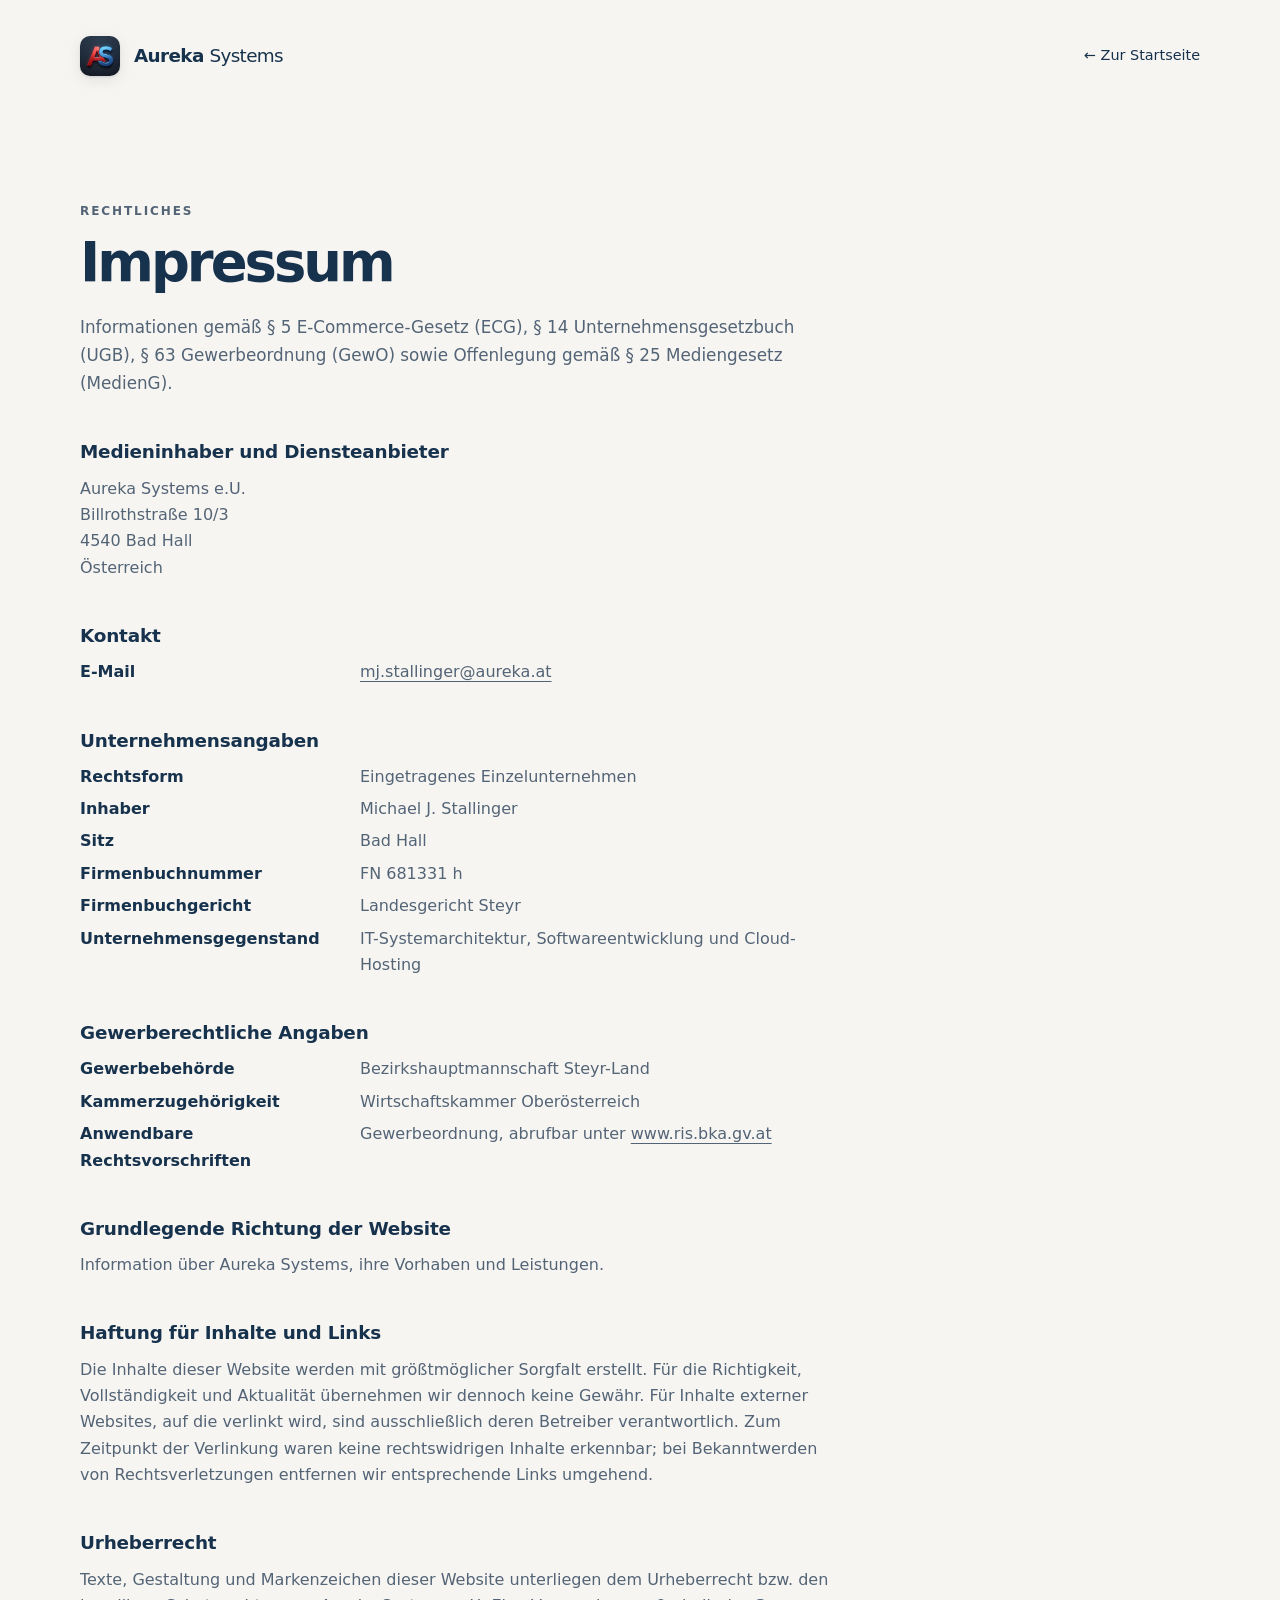
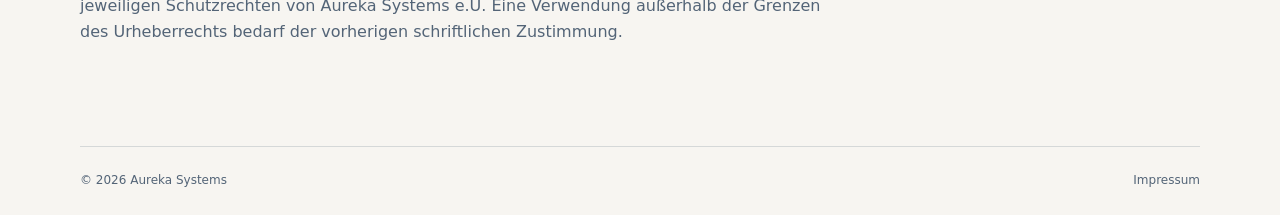
==== public/impressum.html @ a75b868a "Show the release first in the footer and link it to GitHub" ====
<!doctype html>
<html lang="de-AT">
<head>
<meta charset="utf-8">
<meta name="viewport" content="width=device-width, initial-scale=1">
<meta name="description" content="Impressum und Offenlegung von Aureka Systems.">
<meta name="theme-color" content="#f7f5f1">
<title>Impressum – Aureka Systems</title>
<link rel="icon" href="favicon.ico" sizes="48x48">
<link rel="icon" href="assets/favicon-32.png" type="image/png" sizes="32x32">
<link rel="apple-touch-icon" href="apple-touch-icon.png">
<link rel="stylesheet" href="assets/style.css">
</head>
<body>
<a class="skip-link" href="#main">Zum Inhalt</a>
<header class="header wrap">
<a class="brand" href="./"><img class="brand-mark" src="assets/logo.png" alt="" width="40" height="40"><span>Aureka <span class="brand-light">Systems</span></span></a>
<nav aria-label="Hauptnavigation"><a href="./">← Zur Startseite</a></nav>
</header>
<main id="main" class="legal wrap">
<p class="eyebrow">Rechtliches</p>
<h1>Impressum</h1>
<p class="legal-lead">Informationen gemäß § 5 E-Commerce-Gesetz (ECG), § 14 Unternehmensgesetzbuch (UGB), § 63 Gewerbeordnung (GewO) sowie Offenlegung gemäß § 25 Mediengesetz (MedienG).</p>

<section aria-labelledby="betreiber">
<h2 id="betreiber">Medieninhaber und Diensteanbieter</h2>
<p>Aureka Systems e.U.<br>
Billrothstraße 10/3<br>
4540 Bad Hall<br>
Österreich</p>
</section>

<section aria-labelledby="kontakt">
<h2 id="kontakt">Kontakt</h2>
<dl class="legal-list">
<dt>E-Mail</dt><dd><a href="&#109;&#97;&#105;&#108;&#116;&#111;&#58;&#109;&#106;&#46;&#115;&#116;&#97;&#108;&#108;&#105;&#110;&#103;&#101;&#114;&#64;&#97;&#117;&#114;&#101;&#107;&#97;&#46;&#97;&#116;">&#109;&#106;&#46;&#115;&#116;&#97;&#108;&#108;&#105;&#110;&#103;&#101;&#114;&#64;&#97;&#117;&#114;&#101;&#107;&#97;&#46;&#97;&#116;</a></dd>
</dl>
</section>

<section aria-labelledby="unternehmen">
<h2 id="unternehmen">Unternehmensangaben</h2>
<dl class="legal-list">
<dt>Rechtsform</dt><dd>Eingetragenes Einzelunternehmen</dd>
<dt>Inhaber</dt><dd>Michael J. Stallinger</dd>
<dt>Sitz</dt><dd>Bad Hall</dd>
<dt>Firmenbuchnummer</dt><dd>FN 681331 h</dd>
<dt>Firmenbuchgericht</dt><dd>Landesgericht Steyr</dd>
<dt>Unternehmensgegenstand</dt><dd>IT-Systemarchitektur, Softwareentwicklung und Cloud-Hosting</dd>
</dl>
</section>

<section aria-labelledby="gewerbe">
<h2 id="gewerbe">Gewerberechtliche Angaben</h2>
<dl class="legal-list">
<dt>Gewerbebehörde</dt><dd>Bezirkshauptmannschaft Steyr-Land</dd>
<dt>Kammerzugehörigkeit</dt><dd>Wirtschaftskammer Oberösterreich</dd>
<dt>Anwendbare Rechtsvorschriften</dt><dd>Gewerbeordnung, abrufbar unter <a href="https://www.ris.bka.gv.at">www.ris.bka.gv.at</a></dd>
</dl>
</section>

<section aria-labelledby="offenlegung">
<h2 id="offenlegung">Grundlegende Richtung der Website</h2>
<p>Information über Aureka Systems, ihre Vorhaben und Leistungen.</p>
</section>

<section aria-labelledby="haftung">
<h2 id="haftung">Haftung für Inhalte und Links</h2>
<p>Die Inhalte dieser Website werden mit größtmöglicher Sorgfalt erstellt. Für die Richtigkeit, Vollständigkeit und Aktualität übernehmen wir dennoch keine Gewähr. Für Inhalte externer Websites, auf die verlinkt wird, sind ausschließlich deren Betreiber verantwortlich. Zum Zeitpunkt der Verlinkung waren keine rechtswidrigen Inhalte erkennbar; bei Bekanntwerden von Rechtsverletzungen entfernen wir entsprechende Links umgehend.</p>
</section>

<section aria-labelledby="urheberrecht">
<h2 id="urheberrecht">Urheberrecht</h2>
<p>Texte, Gestaltung und Markenzeichen dieser Website unterliegen dem Urheberrecht bzw. den jeweiligen Schutzrechten von Aureka Systems e.U. Eine Verwendung außerhalb der Grenzen des Urheberrechts bedarf der vorherigen schriftlichen Zustimmung.</p>
</section>
</main>
<footer class="footer wrap"><span><!-- version -->© 2026 Aureka Systems</span><a href="impressum.html" aria-current="page">Impressum</a></footer>
</body>
</html>
---- public/assets/style.css ----
:root { color-scheme: light; --paper: #f7f5f1; --navy: #17324d; --muted: #536477; --wrap: min(1120px, calc(100vw - 64px)); }
* { box-sizing: border-box; }
html { scroll-behavior: smooth; scroll-padding-top: 2rem; }
body { margin: 0; min-height: 100vh; min-height: 100dvh; display: flex; flex-direction: column; overflow-x: clip; background: var(--paper); color: var(--navy); font-family: "Segoe UI", system-ui, sans-serif; line-height: 1.65; -webkit-font-smoothing: antialiased; }
a { color: inherit; text-underline-offset: .25em; }
a:focus-visible { outline: 3px solid var(--navy); outline-offset: 6px; }
.wrap { width: min(1120px, calc(100% - 64px)); margin-inline: auto; }
main { flex: 1 0 auto; }
.skip-link { position: absolute; top: -100px; left: 24px; padding: 12px; background: white; z-index: 2; }
.skip-link:focus { top: 12px; }
.header { min-height: 112px; display: flex; align-items: center; justify-content: space-between; gap: 24px; }
.brand { display: inline-flex; align-items: center; gap: 14px; font-size: 1.15rem; font-weight: 650; text-decoration: none; letter-spacing: -.035em; }
.brand-light { font-weight: 400; }
.brand-mark { display: block; width: 40px; height: 40px; border-radius: 10px; box-shadow: 0 1px 2px #17324d1f, 0 4px 14px #17324d1a; }
nav { display: flex; gap: 28px; }
nav a { font-size: .9rem; text-decoration: none; }
nav a:hover { text-decoration: underline; }
.hero { position: relative; padding-block: clamp(72px, 10vw, 144px) 100px; }
/* Glow spans the full viewport width and fades out softly, so it never ends in a visible edge on wide screens. */
.hero::before { content: ""; position: absolute; z-index: -1; pointer-events: none; top: -112px; bottom: 0; left: calc(50% - 50vw); right: calc(50% - 50vw); background: radial-gradient(ellipse calc(var(--wrap) * .62) 560px at calc(50% + var(--wrap) * .33) 42%, #6db7e824, transparent 70%), radial-gradient(ellipse calc(var(--wrap) * .6) 520px at calc(50% + var(--wrap) * .1) 60%, #a99ad820, transparent 72%); -webkit-mask-image: linear-gradient(to bottom, #000 65%, transparent); mask-image: linear-gradient(to bottom, #000 65%, transparent); }
/* The AS mark, barely visible, sits where the glow is brightest. */
.hero::after { content: ""; position: absolute; z-index: -1; pointer-events: none; width: min(520px, 44%); aspect-ratio: 598 / 462; left: calc(83% - min(260px, 22%)); top: 44%; transform: translateY(-50%); background: url("as-watermark.webp") center / contain no-repeat; opacity: .045; filter: blur(1.5px); }
.eyebrow { display: flex; align-items: center; gap: 12px; font-size: .75rem; font-weight: 650; letter-spacing: .16em; text-transform: uppercase; margin: 0 0 24px; }
.eyebrow > span { height: 8px; width: 8px; border-radius: 50%; background: #ef7472; }
h1 { font-size: clamp(2.6rem, 5.7vw, 4.8rem); font-weight: 550; line-height: 1.12; letter-spacing: -.055em; margin: 0 0 30px; }
h1 > span { color: #68618b; }
.intro { max-width: 560px; color: var(--muted); font-size: 1.15rem; margin: 0 0 32px; }
.button { display: inline-flex; gap: 32px; align-items: center; padding: 14px 22px; border-radius: 6px; background: var(--navy); color: white; text-decoration: none; font-size: .9rem; }
.button:hover { background: #284963; }
.hero-note { color: var(--muted); font-size: .8rem; margin-top: 20px; }
.about { border-top: 1px solid #17324d26; display: grid; grid-template-columns: 1fr 2fr; gap: 40px; padding-block: 64px 88px; }
.about .eyebrow { padding-top: 10px; }
h2 { font-size: clamp(2rem, 3.5vw, 2.8rem); line-height: 1.2; letter-spacing: -.04em; font-weight: 550; margin: 0 0 24px; }
.about p:not(.eyebrow) { max-width: 620px; color: var(--muted); }
.products { border-top: 1px solid #17324d26; display: grid; grid-template-columns: 1fr 2fr; gap: 40px; padding-block: 64px 88px; }
.products .eyebrow { padding-top: 10px; }
.product { display: flex; justify-content: space-between; align-items: center; gap: 24px; max-width: 620px; padding: 24px 28px; border: 1px solid #17324d26; border-radius: 10px; background: #ffffff8c; text-decoration: none; transition: border-color .2s, background .2s; }
.product:hover { border-color: #17324d59; background: #fff; }
.product h3 { font-size: 1.25rem; font-weight: 600; letter-spacing: -.02em; margin: 0 0 4px; }
.product p { color: var(--muted); margin: 0; }
.product-tag { font-size: .7rem; font-weight: 650; letter-spacing: .12em; text-transform: uppercase; color: #68618b; white-space: nowrap; }
.footer { display: flex; justify-content: space-between; gap: 20px; border-top: 1px solid #17324d26; padding-block: 24px; color: var(--muted); font-size: .75rem; }
.footer a { text-decoration: none; }
.version::after { content: "·"; margin-inline: .5em; }
.version { opacity: .7; font-variant-numeric: tabular-nums; }
.footer a:hover { text-decoration: underline; }
.legal > * { max-width: 760px; }
.legal { padding-block: clamp(48px, 7vw, 96px) 88px; }
.legal h1 { font-size: clamp(2.2rem, 4.5vw, 3.4rem); margin-bottom: 20px; }
.legal h2 { font-size: 1.15rem; letter-spacing: -.01em; font-weight: 650; margin: 44px 0 12px; }
.legal p, .legal dd { color: var(--muted); }
.legal p { margin: 0 0 12px; }
.legal-lead { font-size: 1.05rem; }
.legal-list { display: grid; grid-template-columns: 16rem 1fr; gap: 6px 24px; margin: 0; }
.legal-list dt { font-weight: 600; }
.legal-list dd { margin: 0; overflow-wrap: anywhere; }
@media (max-width: 600px) {
:root { --wrap: calc(100vw - 40px); }
.wrap { width: calc(100% - 40px); }
.header { min-height: 88px; gap: 12px; }
.brand { gap: 10px; font-size: 1rem; }
.brand-mark { width: 34px; height: 34px; border-radius: 8px; }
nav { gap: 16px; }
nav a { font-size: .8rem; }
.hero { padding-block: 64px 72px; }
.hero::after { width: 74%; left: auto; right: -6%; top: 48%; opacity: .05; filter: blur(1px); }
.intro { font-size: 1rem; }
.about, .products { grid-template-columns: 1fr; gap: 8px; padding-block: 40px 56px; }
.product { flex-direction: column; align-items: flex-start; gap: 8px; padding: 20px; }
.footer { flex-direction: column; gap: 4px; }
.legal-list { grid-template-columns: 1fr; gap: 0; }
.legal-list dd { margin-bottom: 10px; }
}
@media (prefers-reduced-motion: reduce) { html { scroll-behavior: auto; } }
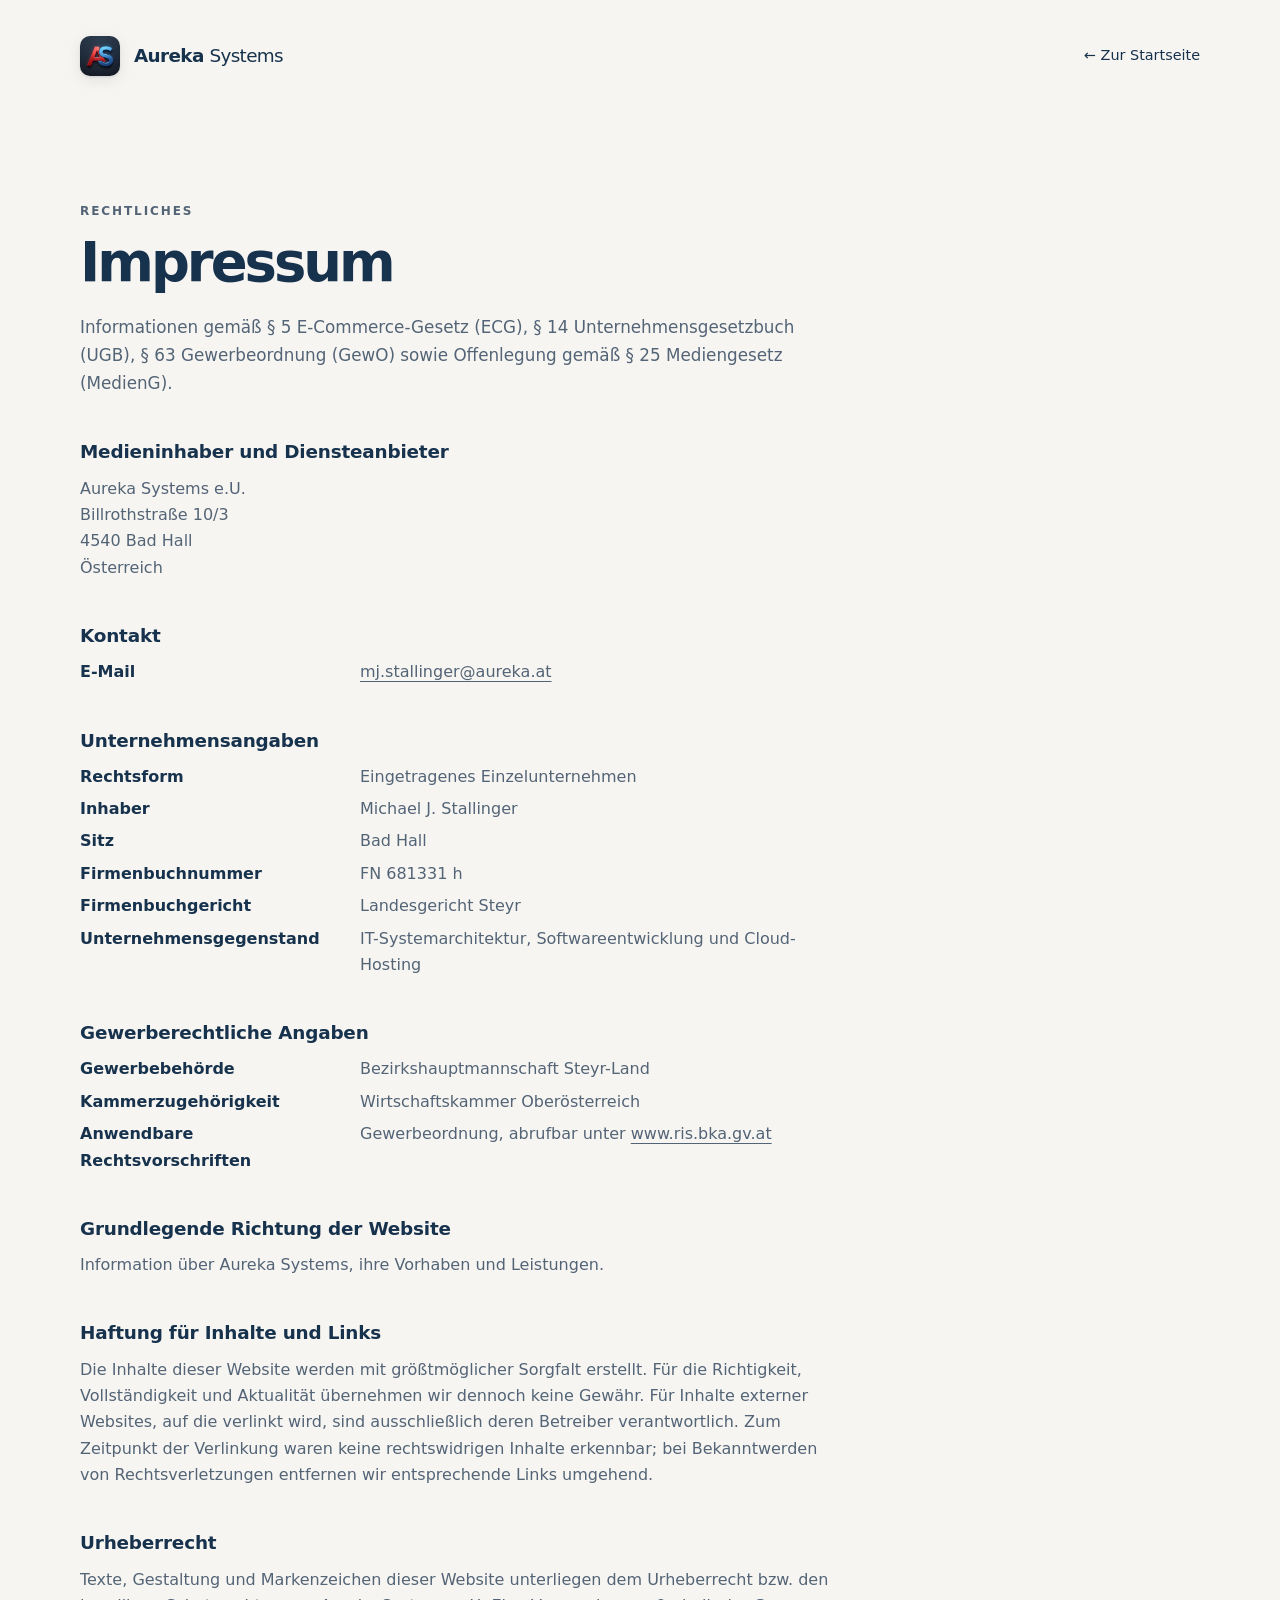
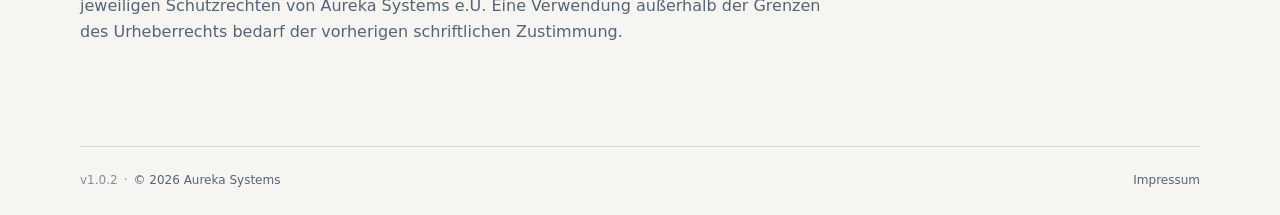
==== commit fc92e273: "Release v1.0.2" ====
--- a/public/impressum.html
+++ b/public/impressum.html
@@ -73,6 +73,6 @@
 <p>Texte, Gestaltung und Markenzeichen dieser Website unterliegen dem Urheberrecht bzw. den jeweiligen Schutzrechten von Aureka Systems e.U. Eine Verwendung außerhalb der Grenzen des Urheberrechts bedarf der vorherigen schriftlichen Zustimmung.</p>
 </section>
 </main>
-<footer class="footer wrap"><span><!-- version -->© 2026 Aureka Systems</span><a href="impressum.html" aria-current="page">Impressum</a></footer>
+<footer class="footer wrap"><span><span class="version"><a href="https://github.com/aurekasystems/aureka.at/releases/tag/v1.0.2">v1.0.2</a></span>© 2026 Aureka Systems</span><a href="impressum.html" aria-current="page">Impressum</a></footer>
 </body>
 </html>
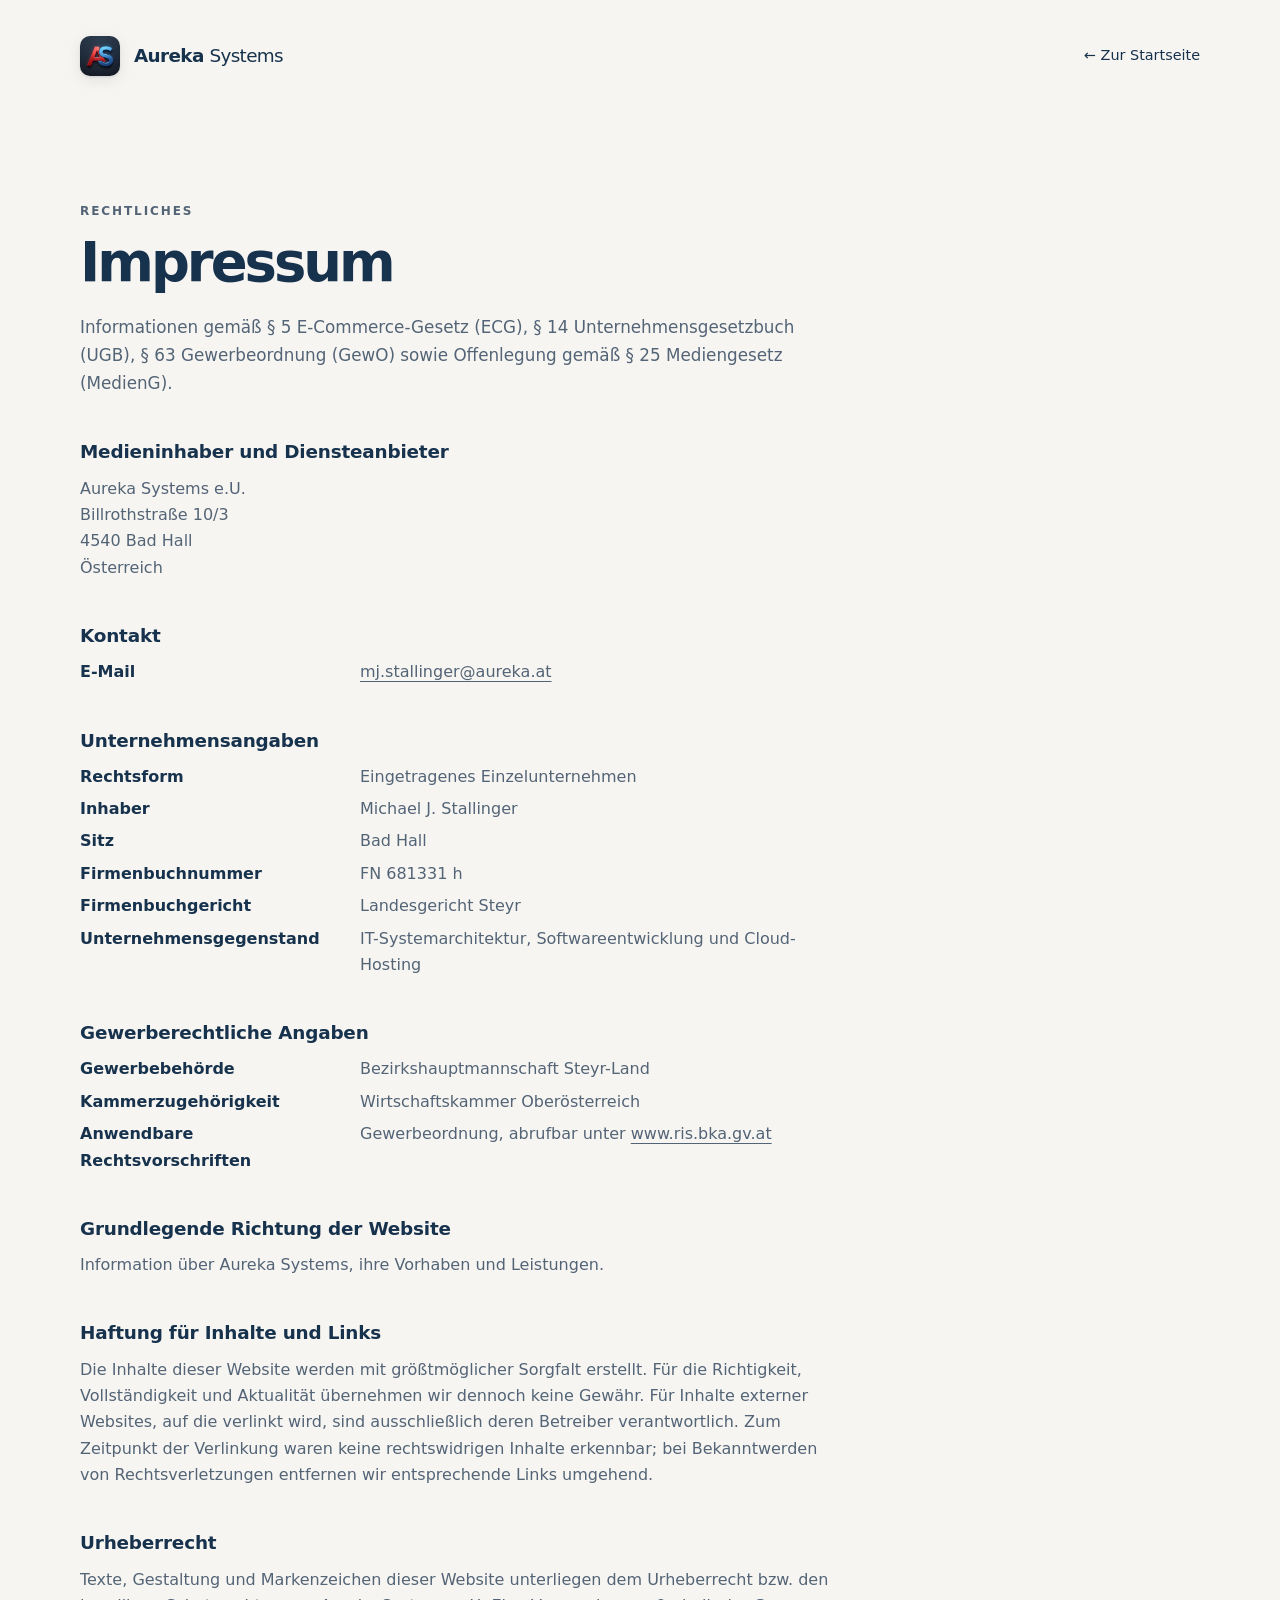
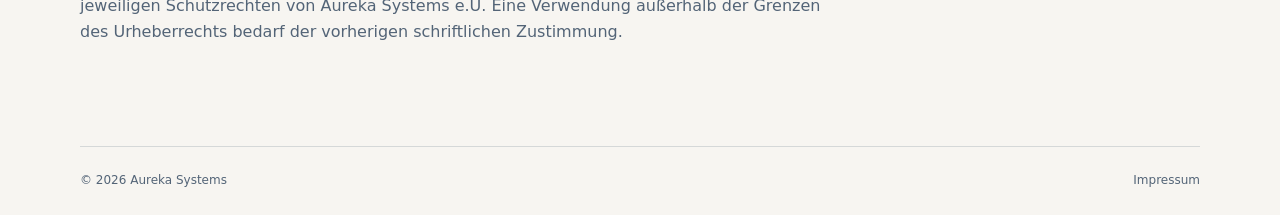
==== commit f8c65636: "Set the release version through one placeholder and cache versioned assets" ====
--- a/public/impressum.html
+++ b/public/impressum.html
@@ -7,14 +7,14 @@
 <meta name="theme-color" content="#f7f5f1">
 <title>Impressum – Aureka Systems</title>
 <link rel="icon" href="favicon.ico" sizes="48x48">
-<link rel="icon" href="assets/favicon-32.png" type="image/png" sizes="32x32">
-<link rel="apple-touch-icon" href="apple-touch-icon.png">
-<link rel="stylesheet" href="assets/style.css">
+<link rel="icon" href="assets/favicon-32.png?v=__SITE_VERSION__" type="image/png" sizes="32x32">
+<link rel="apple-touch-icon" href="apple-touch-icon.png?v=__SITE_VERSION__">
+<link rel="stylesheet" href="assets/style.css?v=__SITE_VERSION__">
 </head>
 <body>
 <a class="skip-link" href="#main">Zum Inhalt</a>
 <header class="header wrap">
-<a class="brand" href="./"><img class="brand-mark" src="assets/logo.png" alt="" width="40" height="40"><span>Aureka <span class="brand-light">Systems</span></span></a>
+<a class="brand" href="./"><img class="brand-mark" src="assets/logo.png?v=__SITE_VERSION__" alt="" width="40" height="40"><span>Aureka <span class="brand-light">Systems</span></span></a>
 <nav aria-label="Hauptnavigation"><a href="./">← Zur Startseite</a></nav>
 </header>
 <main id="main" class="legal wrap">
@@ -73,6 +73,6 @@
 <p>Texte, Gestaltung und Markenzeichen dieser Website unterliegen dem Urheberrecht bzw. den jeweiligen Schutzrechten von Aureka Systems e.U. Eine Verwendung außerhalb der Grenzen des Urheberrechts bedarf der vorherigen schriftlichen Zustimmung.</p>
 </section>
 </main>
-<footer class="footer wrap"><span><span class="version"><a href="https://github.com/aurekasystems/aureka.at/releases/tag/v1.0.2">v1.0.2</a></span>© 2026 Aureka Systems</span><a href="impressum.html" aria-current="page">Impressum</a></footer>
+<footer class="footer wrap"><span><span class="version"><a href="https://github.com/aurekasystems/aureka.at/releases/tag/__SITE_VERSION__">__SITE_VERSION__</a></span>© 2026 Aureka Systems</span><a href="impressum.html" aria-current="page">Impressum</a></footer>
 </body>
 </html>
--- a/public/assets/style.css
+++ b/public/assets/style.css
@@ -19,7 +19,7 @@
 /* Glow spans the full viewport width and fades out softly, so it never ends in a visible edge on wide screens. */
 .hero::before { content: ""; position: absolute; z-index: -1; pointer-events: none; top: -112px; bottom: 0; left: calc(50% - 50vw); right: calc(50% - 50vw); background: radial-gradient(ellipse calc(var(--wrap) * .62) 560px at calc(50% + var(--wrap) * .33) 42%, #6db7e824, transparent 70%), radial-gradient(ellipse calc(var(--wrap) * .6) 520px at calc(50% + var(--wrap) * .1) 60%, #a99ad820, transparent 72%); -webkit-mask-image: linear-gradient(to bottom, #000 65%, transparent); mask-image: linear-gradient(to bottom, #000 65%, transparent); }
 /* The AS mark, barely visible, sits where the glow is brightest. */
-.hero::after { content: ""; position: absolute; z-index: -1; pointer-events: none; width: min(520px, 44%); aspect-ratio: 598 / 462; left: calc(83% - min(260px, 22%)); top: 44%; transform: translateY(-50%); background: url("as-watermark.webp") center / contain no-repeat; opacity: .045; filter: blur(1.5px); }
+.hero::after { content: ""; position: absolute; z-index: -1; pointer-events: none; width: min(520px, 44%); aspect-ratio: 598 / 462; left: calc(83% - min(260px, 22%)); top: 44%; transform: translateY(-50%); background: url("as-watermark.webp?v=__SITE_VERSION__") center / contain no-repeat; opacity: .045; filter: blur(1.5px); }
 .eyebrow { display: flex; align-items: center; gap: 12px; font-size: .75rem; font-weight: 650; letter-spacing: .16em; text-transform: uppercase; margin: 0 0 24px; }
 .eyebrow > span { height: 8px; width: 8px; border-radius: 50%; background: #ef7472; }
 h1 { font-size: clamp(2.6rem, 5.7vw, 4.8rem); font-weight: 550; line-height: 1.12; letter-spacing: -.055em; margin: 0 0 30px; }
@@ -43,6 +43,8 @@
 .footer a { text-decoration: none; }
 .version::after { content: "·"; margin-inline: .5em; }
 .version { opacity: .7; font-variant-numeric: tabular-nums; }
+/* Unreleased files (local preview) still carry the placeholder. */
+.version:has(a[href$="/__SITE_VERSION__"]) { display: none; }
 .footer a:hover { text-decoration: underline; }
 .legal > * { max-width: 760px; }
 .legal { padding-block: clamp(48px, 7vw, 96px) 88px; }
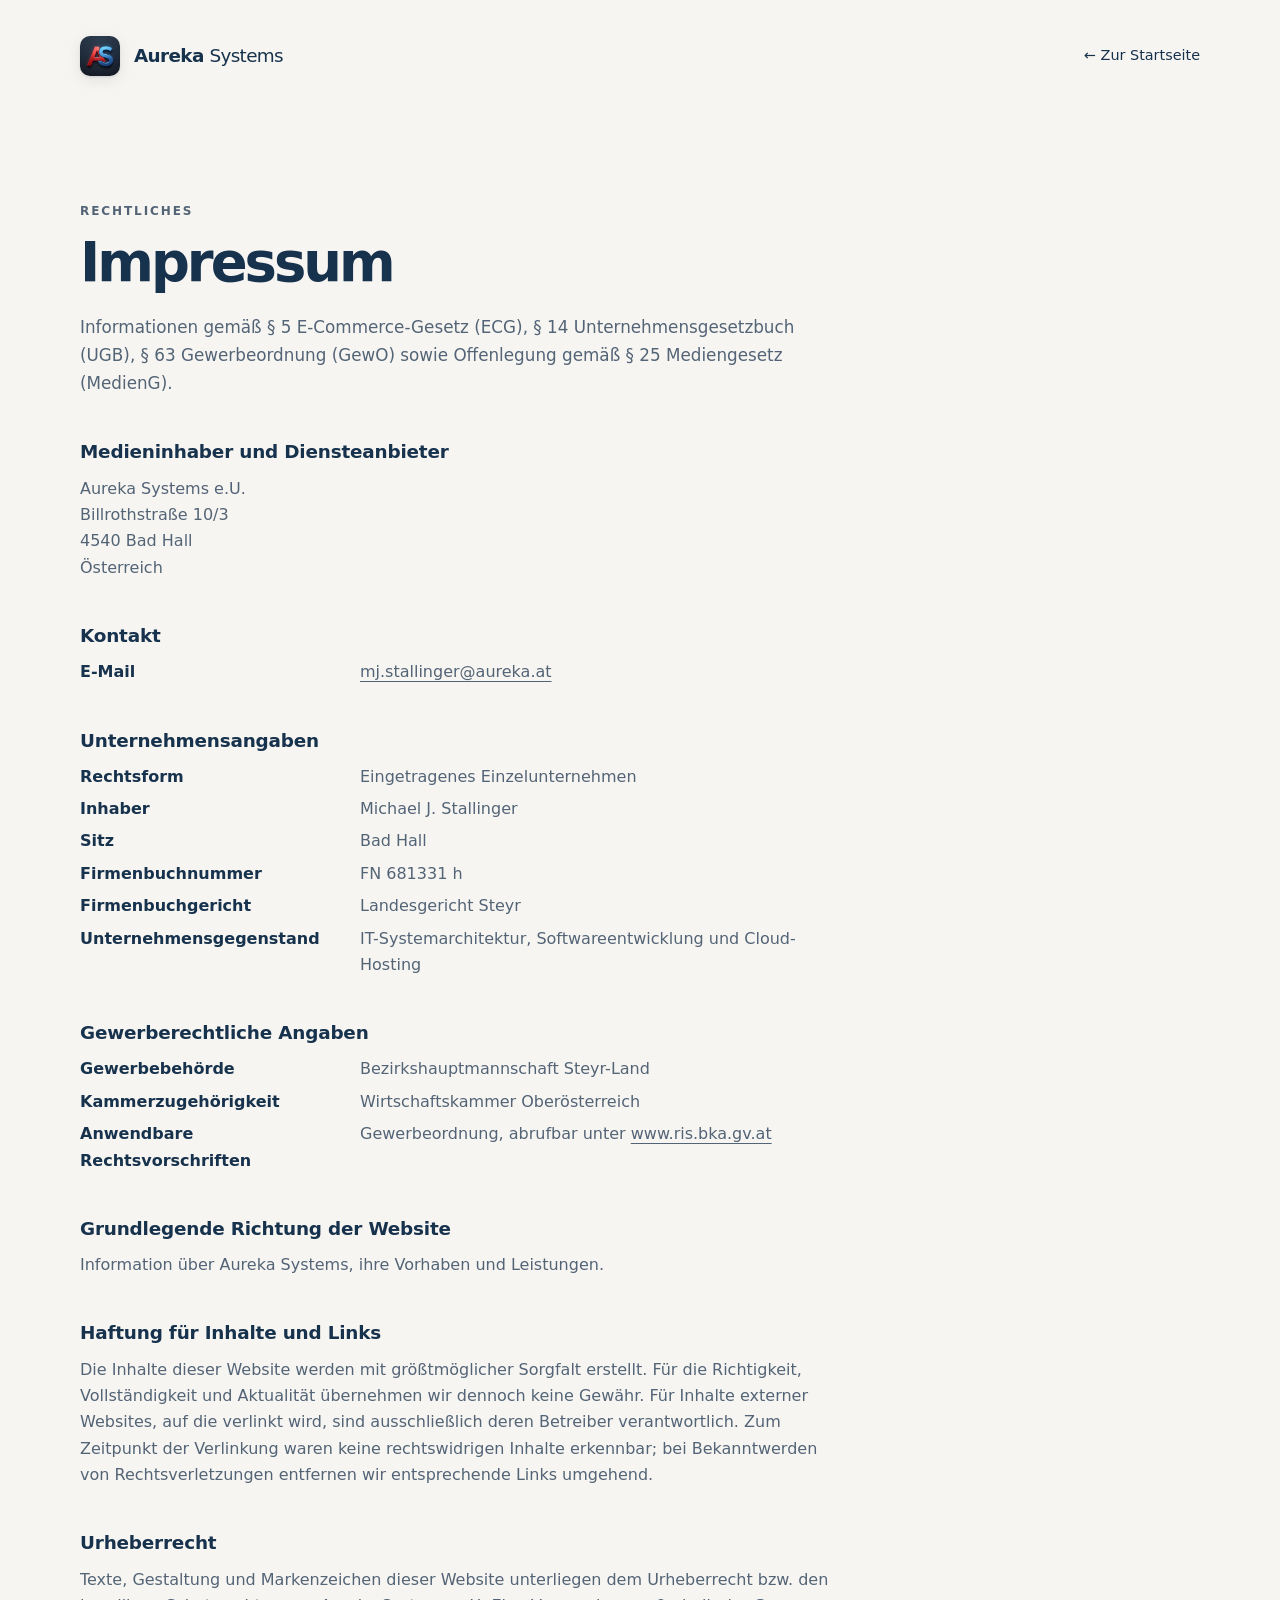
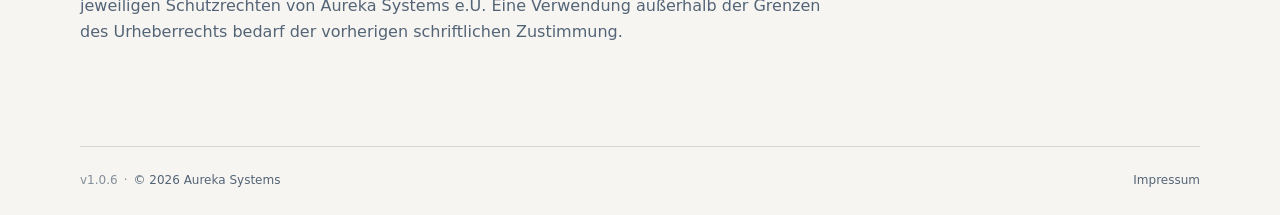
==== commit d65796e0: "Release v1.0.6" ====
--- a/public/impressum.html
+++ b/public/impressum.html
@@ -7,14 +7,14 @@
 <meta name="theme-color" content="#f7f5f1">
 <title>Impressum – Aureka Systems</title>
 <link rel="icon" href="favicon.ico" sizes="48x48">
-<link rel="icon" href="assets/favicon-32.png?v=__SITE_VERSION__" type="image/png" sizes="32x32">
-<link rel="apple-touch-icon" href="apple-touch-icon.png?v=__SITE_VERSION__">
-<link rel="stylesheet" href="assets/style.css?v=__SITE_VERSION__">
+<link rel="icon" href="assets/favicon-32.png?v=v1.0.6" type="image/png" sizes="32x32">
+<link rel="apple-touch-icon" href="apple-touch-icon.png?v=v1.0.6">
+<link rel="stylesheet" href="assets/style.css?v=v1.0.6">
 </head>
 <body>
 <a class="skip-link" href="#main">Zum Inhalt</a>
 <header class="header wrap">
-<a class="brand" href="./"><img class="brand-mark" src="assets/logo.png?v=__SITE_VERSION__" alt="" width="40" height="40"><span>Aureka <span class="brand-light">Systems</span></span></a>
+<a class="brand" href="./"><img class="brand-mark" src="assets/logo.png?v=v1.0.6" alt="" width="40" height="40"><span>Aureka <span class="brand-light">Systems</span></span></a>
 <nav aria-label="Hauptnavigation"><a href="./">← Zur Startseite</a></nav>
 </header>
 <main id="main" class="legal wrap">
@@ -73,6 +73,6 @@
 <p>Texte, Gestaltung und Markenzeichen dieser Website unterliegen dem Urheberrecht bzw. den jeweiligen Schutzrechten von Aureka Systems e.U. Eine Verwendung außerhalb der Grenzen des Urheberrechts bedarf der vorherigen schriftlichen Zustimmung.</p>
 </section>
 </main>
-<footer class="footer wrap"><span><span class="version"><a href="https://github.com/aurekasystems/aureka.at/releases/tag/__SITE_VERSION__">__SITE_VERSION__</a></span>© 2026 Aureka Systems</span><a href="impressum.html" aria-current="page">Impressum</a></footer>
+<footer class="footer wrap"><span><span class="version"><a href="https://github.com/aurekasystems/aureka.at/releases/tag/v1.0.6">v1.0.6</a></span>© 2026 Aureka Systems</span><a href="impressum.html" aria-current="page">Impressum</a></footer>
 </body>
 </html>
--- a/public/assets/style.css
+++ b/public/assets/style.css
@@ -19,7 +19,7 @@
 /* Glow spans the full viewport width and fades out softly, so it never ends in a visible edge on wide screens. */
 .hero::before { content: ""; position: absolute; z-index: -1; pointer-events: none; top: -112px; bottom: 0; left: calc(50% - 50vw); right: calc(50% - 50vw); background: radial-gradient(ellipse calc(var(--wrap) * .62) 560px at calc(50% + var(--wrap) * .33) 42%, #6db7e824, transparent 70%), radial-gradient(ellipse calc(var(--wrap) * .6) 520px at calc(50% + var(--wrap) * .1) 60%, #a99ad820, transparent 72%); -webkit-mask-image: linear-gradient(to bottom, #000 65%, transparent); mask-image: linear-gradient(to bottom, #000 65%, transparent); }
 /* The AS mark, barely visible, sits where the glow is brightest. */
-.hero::after { content: ""; position: absolute; z-index: -1; pointer-events: none; width: min(520px, 44%); aspect-ratio: 598 / 462; left: calc(83% - min(260px, 22%)); top: 44%; transform: translateY(-50%); background: url("as-watermark.webp?v=__SITE_VERSION__") center / contain no-repeat; opacity: .045; filter: blur(1.5px); }
+.hero::after { content: ""; position: absolute; z-index: -1; pointer-events: none; width: min(520px, 44%); aspect-ratio: 598 / 462; left: calc(83% - min(260px, 22%)); top: 44%; transform: translateY(-50%); background: url("as-watermark.webp?v=v1.0.6") center / contain no-repeat; opacity: .045; filter: blur(1.5px); }
 .eyebrow { display: flex; align-items: center; gap: 12px; font-size: .75rem; font-weight: 650; letter-spacing: .16em; text-transform: uppercase; margin: 0 0 24px; }
 .eyebrow > span { height: 8px; width: 8px; border-radius: 50%; background: #ef7472; }
 h1 { font-size: clamp(2.6rem, 5.7vw, 4.8rem); font-weight: 550; line-height: 1.12; letter-spacing: -.055em; margin: 0 0 30px; }
@@ -43,8 +43,9 @@
 .footer a { text-decoration: none; }
 .version::after { content: "·"; margin-inline: .5em; }
 .version { opacity: .7; font-variant-numeric: tabular-nums; }
-/* Unreleased files (local preview) still carry the placeholder. */
-.version:has(a[href$="/__SITE_VERSION__"]) { display: none; }
+/* Unreleased files (local preview) still carry the placeholder. The selector
+   leaves out its first "_", so the release workflow does not replace it. */
+.version:has(a[href$="_SITE_VERSION__"]) { display: none; }
 .footer a:hover { text-decoration: underline; }
 .legal > * { max-width: 760px; }
 .legal { padding-block: clamp(48px, 7vw, 96px) 88px; }
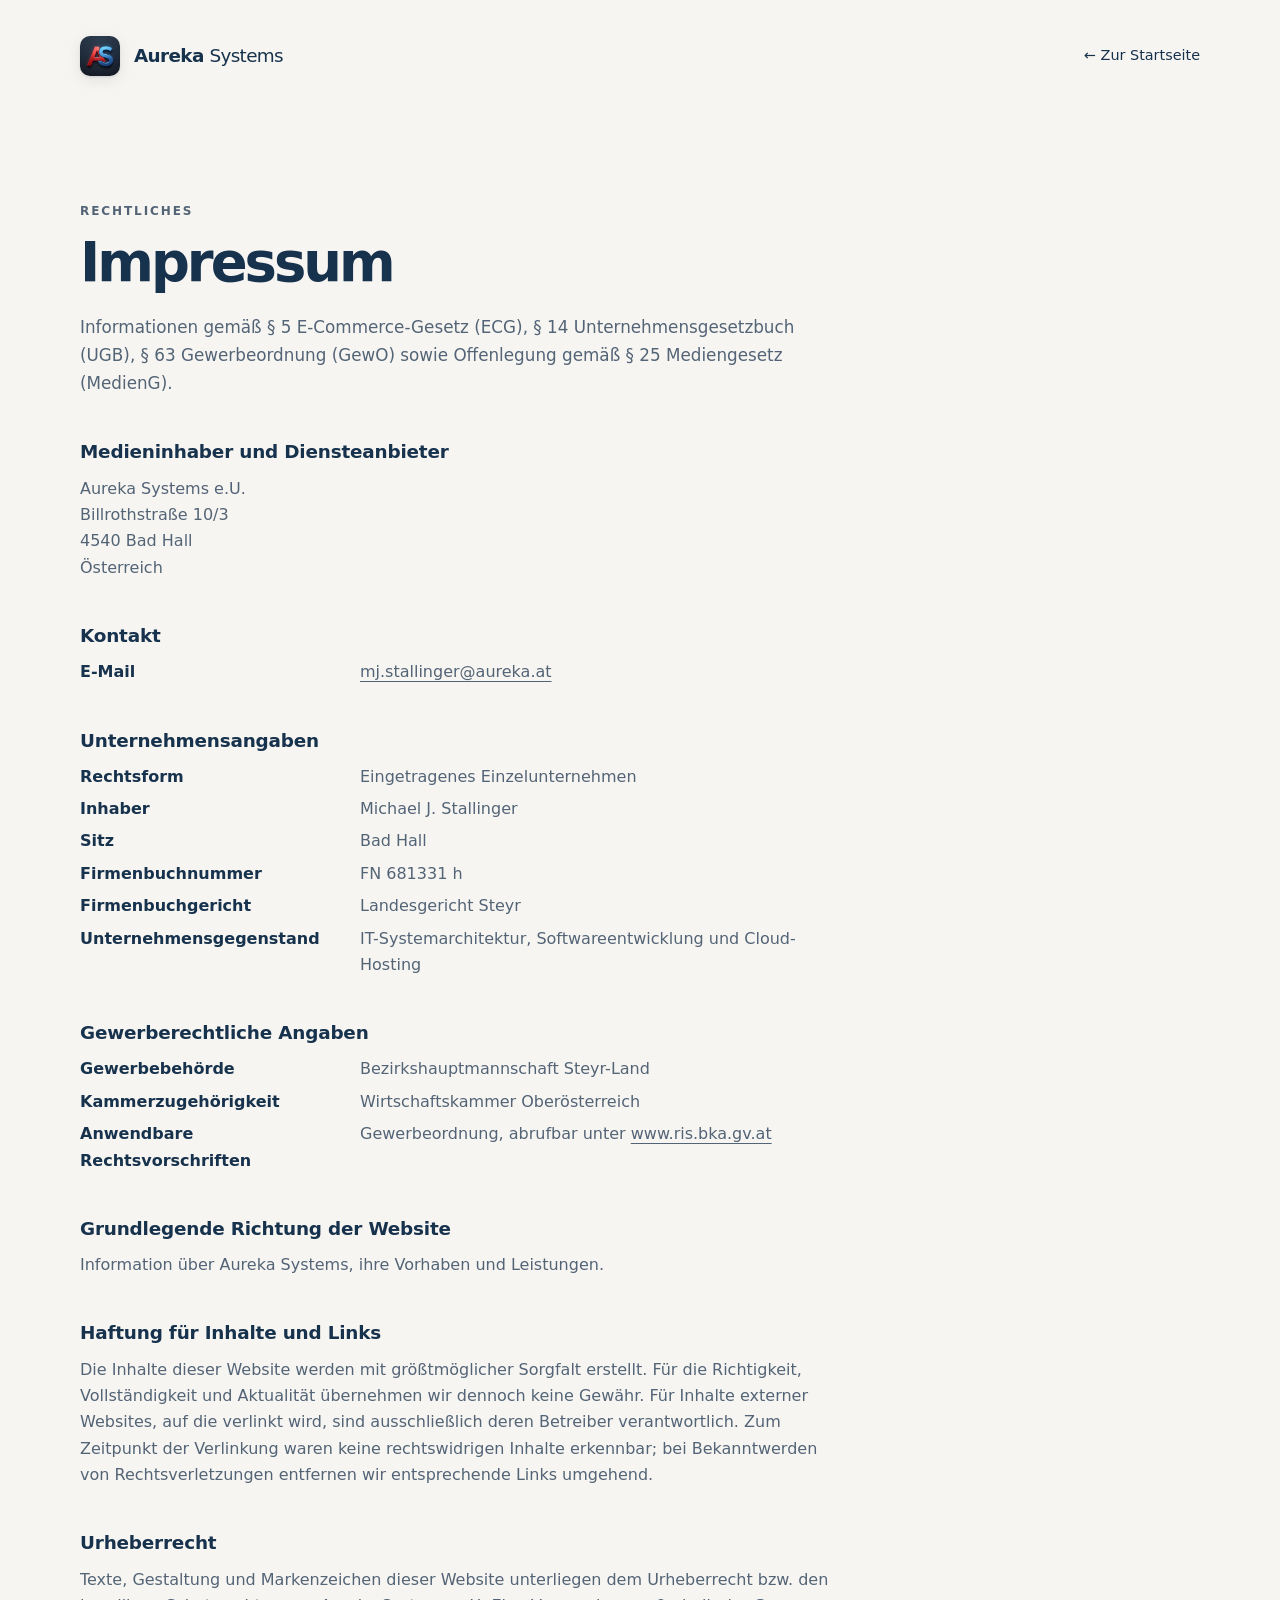
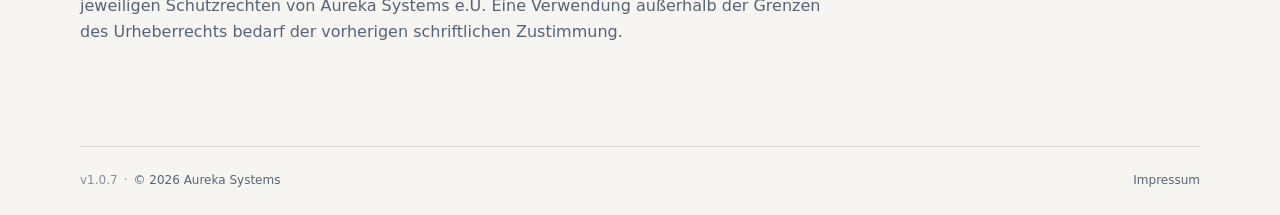
==== commit d1fd43ca: "Release v1.0.7" ====
--- a/public/impressum.html
+++ b/public/impressum.html
@@ -7,14 +7,14 @@
 <meta name="theme-color" content="#f7f5f1">
 <title>Impressum – Aureka Systems</title>
 <link rel="icon" href="favicon.ico" sizes="48x48">
-<link rel="icon" href="assets/favicon-32.png?v=v1.0.6" type="image/png" sizes="32x32">
-<link rel="apple-touch-icon" href="apple-touch-icon.png?v=v1.0.6">
-<link rel="stylesheet" href="assets/style.css?v=v1.0.6">
+<link rel="icon" href="assets/favicon-32.png?v=v1.0.7" type="image/png" sizes="32x32">
+<link rel="apple-touch-icon" href="apple-touch-icon.png?v=v1.0.7">
+<link rel="stylesheet" href="assets/style.css?v=v1.0.7">
 </head>
 <body>
 <a class="skip-link" href="#main">Zum Inhalt</a>
 <header class="header wrap">
-<a class="brand" href="./"><img class="brand-mark" src="assets/logo.png?v=v1.0.6" alt="" width="40" height="40"><span>Aureka <span class="brand-light">Systems</span></span></a>
+<a class="brand" href="./"><img class="brand-mark" src="assets/logo.png?v=v1.0.7" alt="" width="40" height="40"><span>Aureka <span class="brand-light">Systems</span></span></a>
 <nav aria-label="Hauptnavigation"><a href="./">← Zur Startseite</a></nav>
 </header>
 <main id="main" class="legal wrap">
@@ -73,6 +73,6 @@
 <p>Texte, Gestaltung und Markenzeichen dieser Website unterliegen dem Urheberrecht bzw. den jeweiligen Schutzrechten von Aureka Systems e.U. Eine Verwendung außerhalb der Grenzen des Urheberrechts bedarf der vorherigen schriftlichen Zustimmung.</p>
 </section>
 </main>
-<footer class="footer wrap"><span><span class="version"><a href="https://github.com/aurekasystems/aureka.at/releases/tag/v1.0.6">v1.0.6</a></span>© 2026 Aureka Systems</span><a href="impressum.html" aria-current="page">Impressum</a></footer>
+<footer class="footer wrap"><span><span class="version"><a href="https://github.com/aurekasystems/aureka.at/releases/tag/v1.0.7">v1.0.7</a></span>© 2026 Aureka Systems</span><a href="impressum.html" aria-current="page">Impressum</a></footer>
 </body>
 </html>
--- a/public/assets/style.css
+++ b/public/assets/style.css
@@ -18,8 +18,8 @@
 .hero { position: relative; padding-block: clamp(72px, 10vw, 144px) 100px; }
 /* Glow spans the full viewport width and fades out softly, so it never ends in a visible edge on wide screens. */
 .hero::before { content: ""; position: absolute; z-index: -1; pointer-events: none; top: -112px; bottom: 0; left: calc(50% - 50vw); right: calc(50% - 50vw); background: radial-gradient(ellipse calc(var(--wrap) * .62) 560px at calc(50% + var(--wrap) * .33) 42%, #6db7e824, transparent 70%), radial-gradient(ellipse calc(var(--wrap) * .6) 520px at calc(50% + var(--wrap) * .1) 60%, #a99ad820, transparent 72%); -webkit-mask-image: linear-gradient(to bottom, #000 65%, transparent); mask-image: linear-gradient(to bottom, #000 65%, transparent); }
-/* The AS mark, barely visible, sits where the glow is brightest. */
-.hero::after { content: ""; position: absolute; z-index: -1; pointer-events: none; width: min(520px, 44%); aspect-ratio: 598 / 462; left: calc(83% - min(260px, 22%)); top: 44%; transform: translateY(-50%); background: url("as-watermark.webp?v=v1.0.6") center / contain no-repeat; opacity: .045; filter: blur(1.5px); }
+/* The AS mark sits where the glow is brightest: clearly visible, but still a background element. */
+.hero::after { content: ""; position: absolute; z-index: -1; pointer-events: none; width: min(520px, 44%); aspect-ratio: 598 / 462; left: calc(83% - min(260px, 22%)); top: 44%; transform: translateY(-50%); background: url("as-watermark.webp?v=v1.0.7") center / contain no-repeat; opacity: .11; filter: blur(.75px); }
 .eyebrow { display: flex; align-items: center; gap: 12px; font-size: .75rem; font-weight: 650; letter-spacing: .16em; text-transform: uppercase; margin: 0 0 24px; }
 .eyebrow > span { height: 8px; width: 8px; border-radius: 50%; background: #ef7472; }
 h1 { font-size: clamp(2.6rem, 5.7vw, 4.8rem); font-weight: 550; line-height: 1.12; letter-spacing: -.055em; margin: 0 0 30px; }
@@ -66,7 +66,7 @@
 nav { gap: 16px; }
 nav a { font-size: .8rem; }
 .hero { padding-block: 64px 72px; }
-.hero::after { width: 74%; left: auto; right: -6%; top: 48%; opacity: .05; filter: blur(1px); }
+.hero::after { width: 74%; left: auto; right: -6%; top: 48%; opacity: .12; filter: blur(.5px); }
 .intro { font-size: 1rem; }
 .about, .products { grid-template-columns: 1fr; gap: 8px; padding-block: 40px 56px; }
 .product { flex-direction: column; align-items: flex-start; gap: 8px; padding: 20px; }
